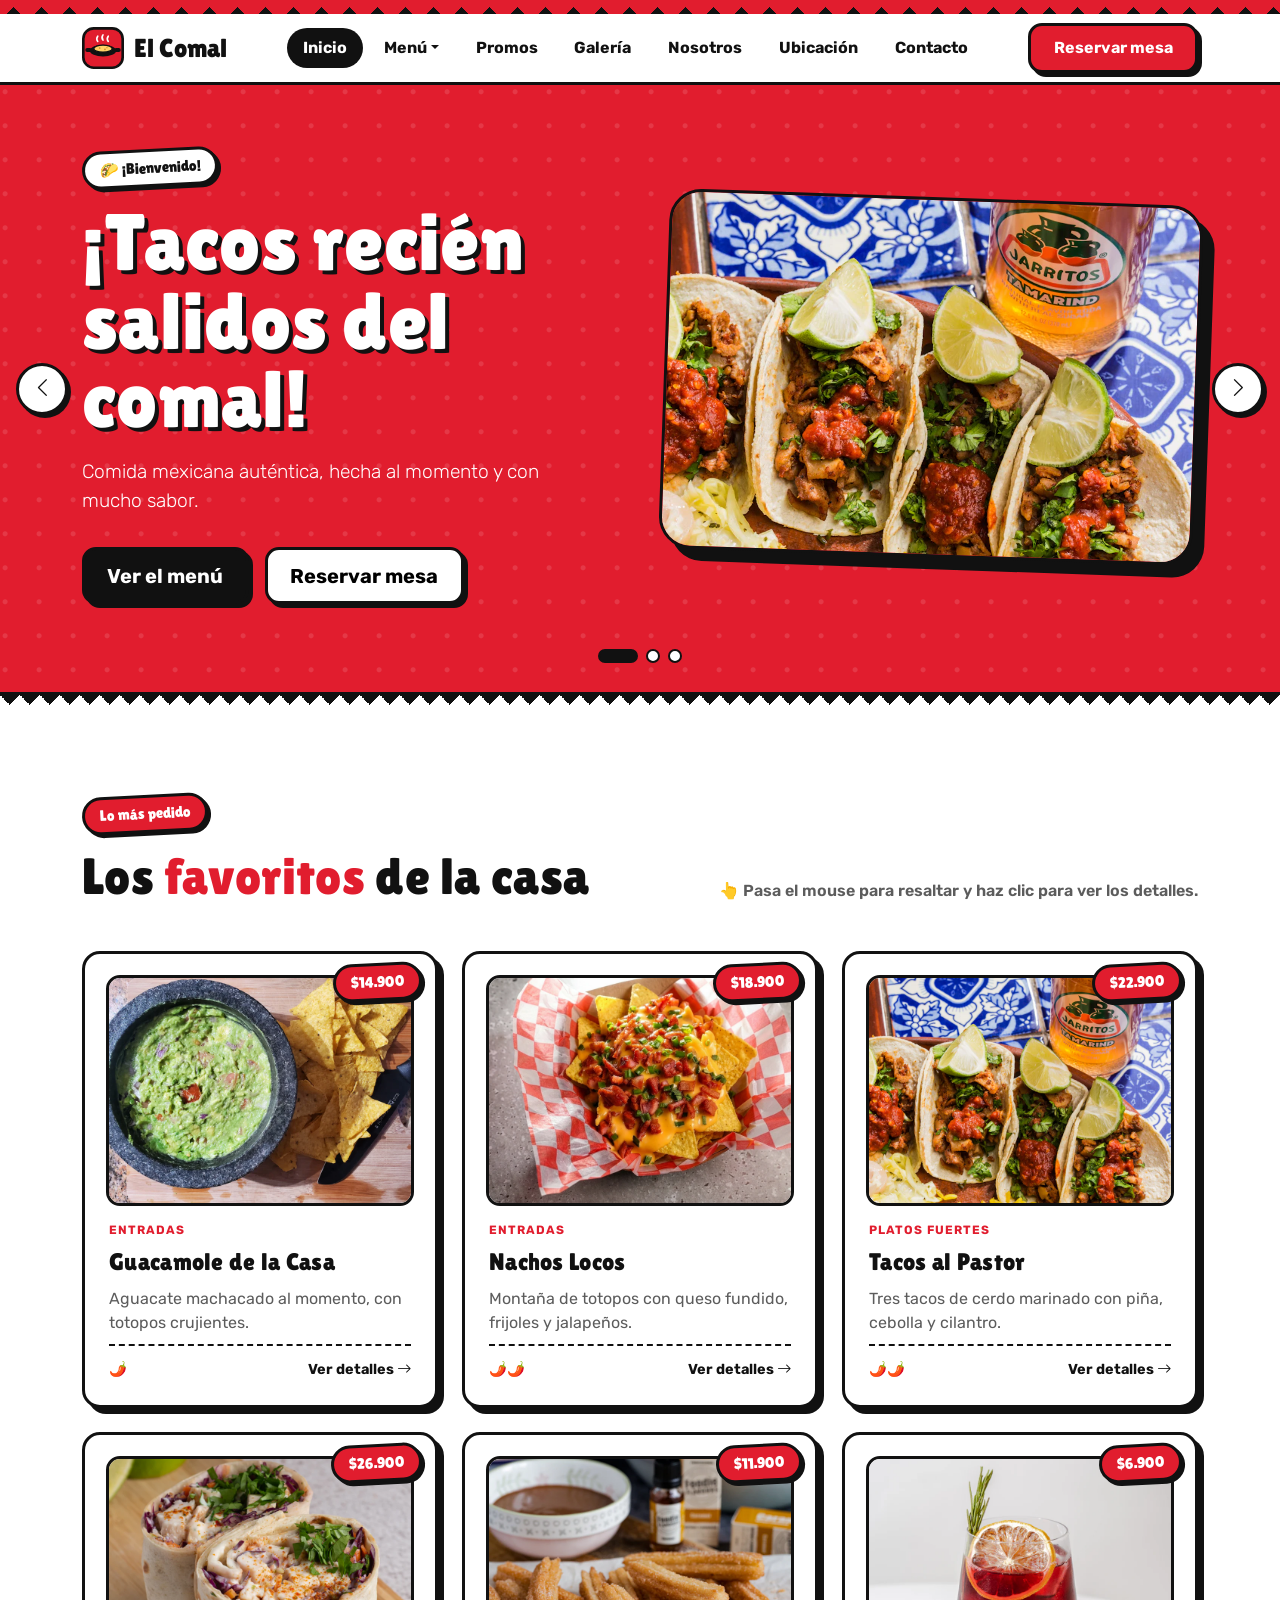
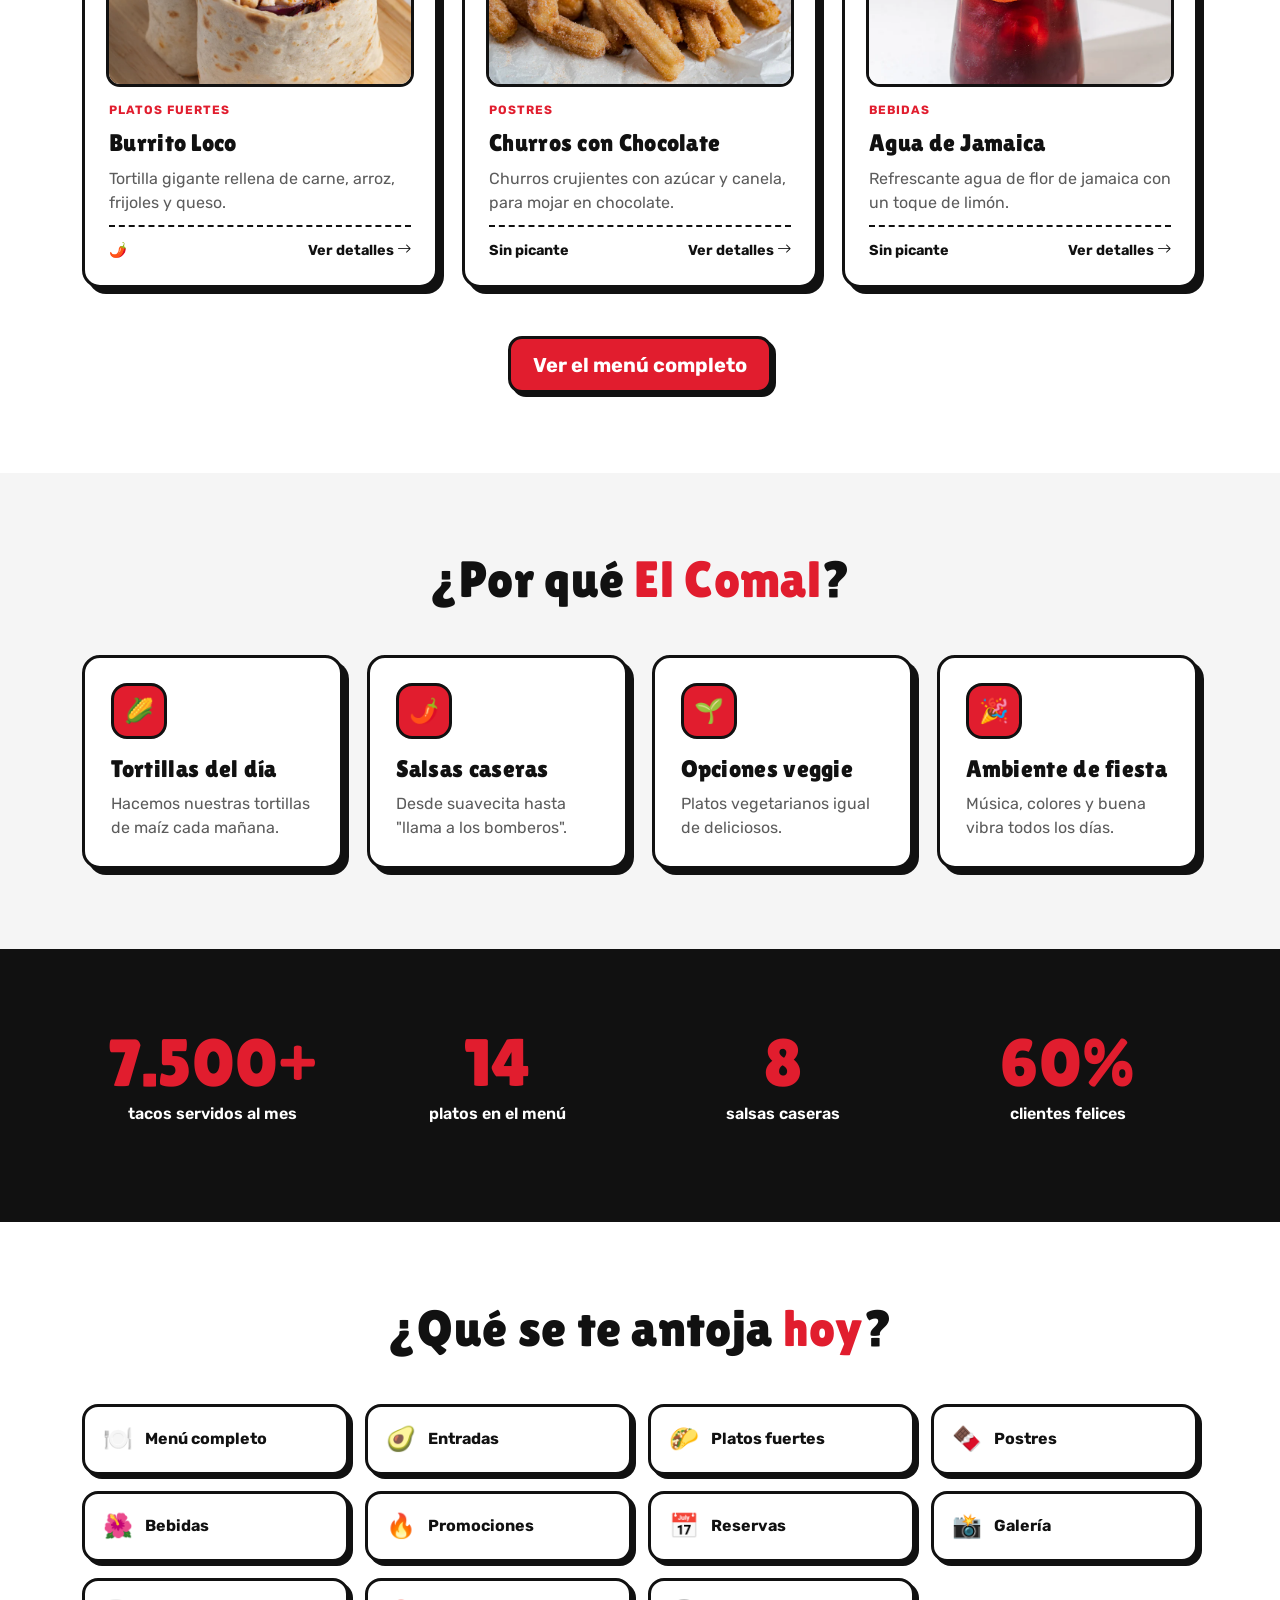
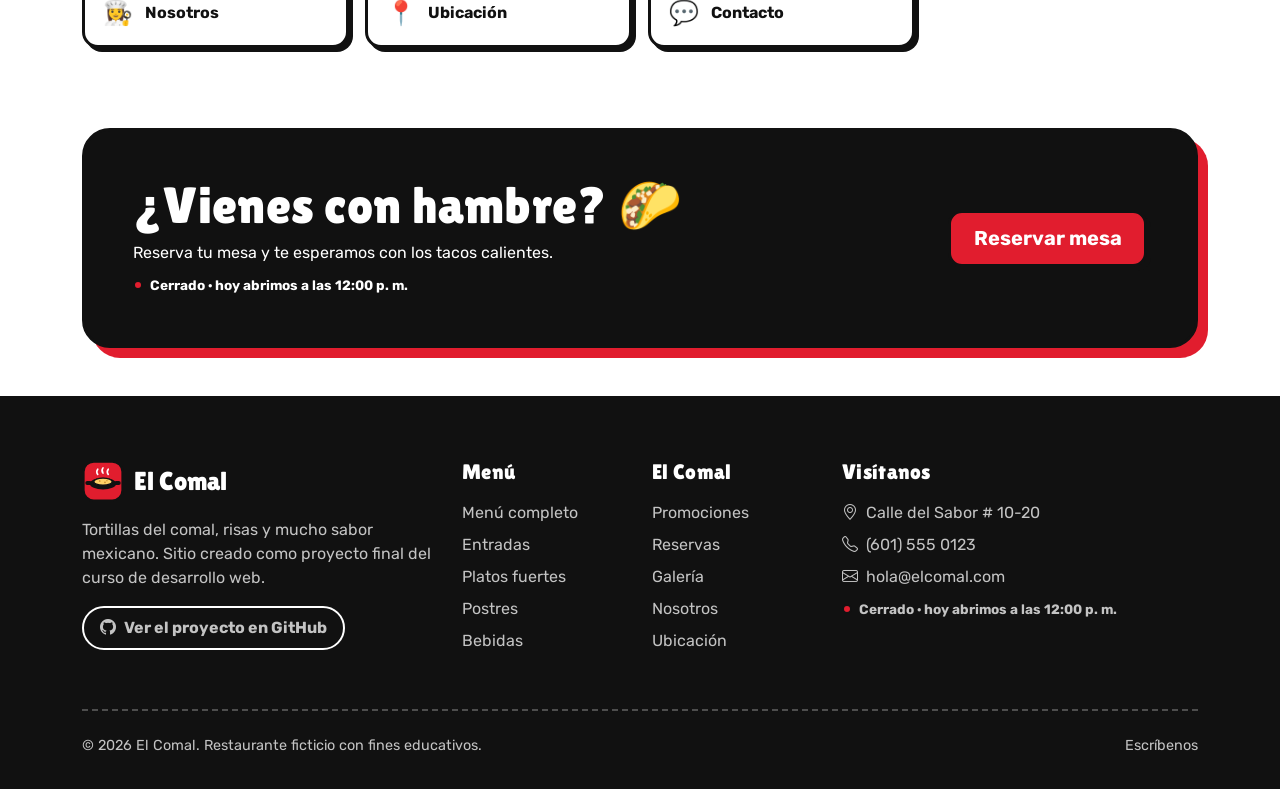
==== index.html @ f399334d "Proyecto final El Comal" ====
<!DOCTYPE html>
<!--
=========================================================================
  EL COMAL - Página de inicio (index.html)
  Proyecto final del curso de desarrollo web
  Repositorio en GitHub: https://github.com/TU_USUARIO/TU_REPOSITORIO

  -----------------------------------------------------------------------
=========================================================================
-->
<html lang="es">
<head>
    <!-- Metadatos -->
    <meta charset="UTF-8">
    <meta name="viewport" content="width=device-width, initial-scale=1.0">
    <meta name="description" content="El Comal: restaurante de comida mexicana. Tacos, burritos, nachos y aguas frescas.">
    <title>El Comal | Comida mexicana</title>
    <link rel="icon" href="img/logo.svg" type="image/svg+xml">

    <!-- Bootstrap 5 y sus íconos (desde CDN: no ocupan espacio en el proyecto) -->
    <link rel="stylesheet" href="https://cdn.jsdelivr.net/npm/bootstrap@5.3.3/dist/css/bootstrap.min.css">
    <link rel="stylesheet" href="https://cdn.jsdelivr.net/npm/bootstrap-icons@1.11.3/font/bootstrap-icons.min.css">

    <!-- Fuentes de Google: Lilita One (títulos) y Rubik (texto) -->
    <link rel="preconnect" href="https://fonts.googleapis.com">
    <link rel="preconnect" href="https://fonts.gstatic.com" crossorigin>
    <link rel="stylesheet" href="https://fonts.googleapis.com/css2?family=Lilita+One&family=Rubik:wght@400;500;600;700&display=swap">

    <!-- Estilos propios (después de Bootstrap para poder personalizarlo) -->
    <link rel="stylesheet" href="css/estilos.css">
</head>
<body>
    <!-- Enlace para saltar el menú con el teclado (accesibilidad) -->
    <a class="saltar-contenido" href="#contenido">Saltar al contenido</a>

    <!-- HEADER + NAV: menú principal (navbar de Bootstrap, se colapsa en celulares) -->
    <header>
        <div class="papel-picado" aria-hidden="true"></div>
        <nav class="navbar navbar-expand-xl navbar-taco sticky-top" aria-label="Menú principal">
            <div class="container">
                <a class="navbar-brand" href="index.html">
                    <img src="img/logo.svg" alt="" width="42" height="42">
                    El Comal
                </a>
                <button class="navbar-toggler" type="button" data-bs-toggle="collapse" data-bs-target="#menuPrincipal" aria-controls="menuPrincipal" aria-expanded="false" aria-label="Abrir menú">
                    <span class="navbar-toggler-icon"></span>
                </button>
                <div class="collapse navbar-collapse" id="menuPrincipal">
                    <ul class="navbar-nav mx-auto gap-xl-1">
                        <li class="nav-item"><a class="nav-link active" href="index.html" aria-current="page">Inicio</a></li>
                        <li class="nav-item dropdown">
                            <a class="nav-link dropdown-toggle" href="#" role="button" data-bs-toggle="dropdown" aria-expanded="false">Menú</a>
                            <ul class="dropdown-menu">
                            <li><a class="dropdown-item" href="paginas/menu.html"><span aria-hidden="true">🍽️</span> Menú completo</a></li>
                            <li><a class="dropdown-item" href="paginas/entradas.html"><span aria-hidden="true">🥑</span> Entradas</a></li>
                            <li><a class="dropdown-item" href="paginas/platos-fuertes.html"><span aria-hidden="true">🌮</span> Platos fuertes</a></li>
                            <li><a class="dropdown-item" href="paginas/postres.html"><span aria-hidden="true">🍫</span> Postres</a></li>
                            <li><a class="dropdown-item" href="paginas/bebidas.html"><span aria-hidden="true">🌺</span> Bebidas</a></li>
                            </ul>
                        </li>
                        <li class="nav-item"><a class="nav-link" href="paginas/promociones.html">Promos</a></li>
                        <li class="nav-item"><a class="nav-link" href="paginas/galeria.html">Galería</a></li>
                        <li class="nav-item"><a class="nav-link" href="paginas/nosotros.html">Nosotros</a></li>
                        <li class="nav-item"><a class="nav-link" href="paginas/ubicacion.html">Ubicación</a></li>
                        <li class="nav-item"><a class="nav-link" href="paginas/contacto.html">Contacto</a></li>
                    </ul>
                    <a class="btn btn-primary" href="paginas/reservas.html">Reservar mesa</a>
                </div>
            </div>
        </nav>
    </header>

    <!-- MAIN: contenido principal de la página -->
    <main id="contenido">
        <!-- CARRUSEL de imágenes (lo controla js/carrusel.js) -->
        <section class="carrusel" id="carrusel" aria-roledescription="carrusel" aria-label="Novedades de El Comal" tabindex="-1">
            <div class="carrusel-pista">
                <article class="carrusel-slide" aria-roledescription="diapositiva" aria-label="1 de 3">
                    <div class="container">
                        <div class="row align-items-center g-5">
                            <div class="col-lg-6">
                                <span class="sticker">🌮 ¡Bienvenido!</span>
                                <h1 class="titulo-hero">¡Tacos recién salidos del comal!</h1>
                                <p class="lead">Comida mexicana auténtica, hecha al momento y con mucho sabor.</p>
                                <div class="d-flex flex-wrap gap-3 justify-content-center justify-content-lg-start">
                                    <a class="btn btn-dark btn-lg" href="paginas/menu.html">Ver el menú</a>
                                    <a class="btn btn-light btn-lg" href="paginas/reservas.html">Reservar mesa</a>
                                </div>
                            </div>
                            <div class="col-lg-6 text-center">
                                <img class="img-fluid carrusel-img" src="img/fotos/tacos-pastor.webp" alt="Tacos al pastor con limón sobre azulejos de colores" width="800" height="600">
                            </div>
                        </div>
                    </div>
                </article>
                <article class="carrusel-slide" aria-roledescription="diapositiva" aria-label="2 de 3">
                    <div class="container">
                        <div class="row align-items-center g-5">
                            <div class="col-lg-6">
                                <span class="sticker">🔥 Martes de tacos</span>
                                <h2 class="titulo-hero">2x1 en tacos todos los martes</h2>
                                <p class="lead">Trae a tu combo y paga la mitad. ¡Solo los martes!</p>
                                <div class="d-flex flex-wrap gap-3 justify-content-center justify-content-lg-start">
                                    <a class="btn btn-dark btn-lg" href="paginas/promociones.html">Ver promociones</a>
                                </div>
                            </div>
                            <div class="col-lg-6 text-center">
                                <img class="img-fluid carrusel-img" src="img/fotos/burrito.webp" alt="Burrito partido por la mitad sobre una tabla de madera" width="800" height="600">
                            </div>
                        </div>
                    </div>
                </article>
                <article class="carrusel-slide" aria-roledescription="diapositiva" aria-label="3 de 3">
                    <div class="container">
                        <div class="row align-items-center g-5">
                            <div class="col-lg-6">
                                <span class="sticker">🌺 Aguas frescas</span>
                                <h2 class="titulo-hero">Refréscate con sabor</h2>
                                <p class="lead">Jamaica, horchata y limonada de mango con chile. ¡Hechas en casa!</p>
                                <div class="d-flex flex-wrap gap-3 justify-content-center justify-content-lg-start">
                                    <a class="btn btn-dark btn-lg" href="paginas/bebidas.html">Ver bebidas</a>
                                </div>
                            </div>
                            <div class="col-lg-6 text-center">
                                <img class="img-fluid carrusel-img" src="img/fotos/jamaica.webp" alt="Vaso de agua de jamaica con hielo" width="800" height="600">
                            </div>
                        </div>
                    </div>
                </article>
            </div>
            <button class="carrusel-control anterior" type="button" aria-label="Diapositiva anterior"><i class="bi bi-chevron-left" aria-hidden="true"></i></button>
            <button class="carrusel-control siguiente" type="button" aria-label="Diapositiva siguiente"><i class="bi bi-chevron-right" aria-hidden="true"></i></button>
            <div class="carrusel-indicadores"></div>
        </section>
        <div class="zigzag" aria-hidden="true"></div>

        <!-- PLATOS DESTACADOS (las tarjetas las crea js/main.js) -->
        <section class="seccion" aria-labelledby="tituloDestacados">
            <div class="container">
                <div class="d-flex flex-column flex-md-row justify-content-between align-items-md-end gap-2 mb-5">
                    <div>
                        <span class="sticker rojo mb-3">Lo más pedido</span>
                        <h2 class="titulo-seccion mb-0" id="tituloDestacados">Los <span class="resaltado">favoritos</span> de la casa</h2>
                    </div>
                    <p class="ayuda-interaccion mb-0">👆 Pasa el mouse para resaltar y haz clic para ver los detalles.</p>
                </div>
                <div class="row g-4" data-platos="destacados"></div>
                <div class="text-center mt-5">
                    <a class="btn btn-primary btn-lg" href="paginas/menu.html">Ver el menú completo</a>
                </div>
            </div>
        </section>

        <!-- POR QUÉ ELEGIRNOS -->
        <section class="seccion bg-gris" aria-labelledby="tituloPorQue">
            <div class="container">
                <div class="text-center mb-5">
                    <h2 class="titulo-seccion" id="tituloPorQue">¿Por qué <span class="resaltado">El Comal</span>?</h2>
                </div>
                <div class="row g-4">
                    <div class="col-sm-6 col-lg-3">
                        <article class="caja">
                            <div class="caja-icono" aria-hidden="true">🌽</div>
                            <h3>Tortillas del día</h3>
                            <p class="texto-suave mb-0">Hacemos nuestras tortillas de maíz cada mañana.</p>
                        </article>
                    </div>
                    <div class="col-sm-6 col-lg-3">
                        <article class="caja">
                            <div class="caja-icono" aria-hidden="true">🌶️</div>
                            <h3>Salsas caseras</h3>
                            <p class="texto-suave mb-0">Desde suavecita hasta "llama a los bomberos".</p>
                        </article>
                    </div>
                    <div class="col-sm-6 col-lg-3">
                        <article class="caja">
                            <div class="caja-icono" aria-hidden="true">🌱</div>
                            <h3>Opciones veggie</h3>
                            <p class="texto-suave mb-0">Platos vegetarianos igual de deliciosos.</p>
                        </article>
                    </div>
                    <div class="col-sm-6 col-lg-3">
                        <article class="caja">
                            <div class="caja-icono" aria-hidden="true">🎉</div>
                            <h3>Ambiente de fiesta</h3>
                            <p class="texto-suave mb-0">Música, colores y buena vibra todos los días.</p>
                        </article>
                    </div>
                </div>
            </div>
        </section>

        <!-- CIFRAS (se animan con JavaScript al aparecer en pantalla) -->
        <section class="seccion bg-negro" aria-label="El Comal en cifras">
            <div class="container">
                <div class="row g-4 text-center">
                    <div class="col-6 col-lg-3">
                        <div class="cifra" data-hasta="12500" data-sufijo="+">0</div>
                        <p class="cifra-texto">tacos servidos al mes</p>
                    </div>
                    <div class="col-6 col-lg-3">
                        <div class="cifra" data-hasta="14">0</div>
                        <p class="cifra-texto">platos en el menú</p>
                    </div>
                    <div class="col-6 col-lg-3">
                        <div class="cifra" data-hasta="8">0</div>
                        <p class="cifra-texto">salsas caseras</p>
                    </div>
                    <div class="col-6 col-lg-3">
                        <div class="cifra" data-hasta="98" data-sufijo="%">0</div>
                        <p class="cifra-texto">clientes felices</p>
                    </div>
                </div>
            </div>
        </section>

        <!-- ACCESOS a las 11 páginas subordinadas -->
        <section class="seccion" aria-labelledby="tituloExplora">
            <div class="container">
                <div class="text-center mb-5">
                    <h2 class="titulo-seccion" id="tituloExplora">¿Qué se te antoja <span class="resaltado">hoy</span>?</h2>
                </div>
                <div class="row g-3">
                    <div class="col-6 col-md-4 col-lg-3">
                        <a class="acceso" href="paginas/menu.html"><span aria-hidden="true">🍽️</span>Menú completo</a>
                    </div>
                    <div class="col-6 col-md-4 col-lg-3">
                        <a class="acceso" href="paginas/entradas.html"><span aria-hidden="true">🥑</span>Entradas</a>
                    </div>
                    <div class="col-6 col-md-4 col-lg-3">
                        <a class="acceso" href="paginas/platos-fuertes.html"><span aria-hidden="true">🌮</span>Platos fuertes</a>
                    </div>
                    <div class="col-6 col-md-4 col-lg-3">
                        <a class="acceso" href="paginas/postres.html"><span aria-hidden="true">🍫</span>Postres</a>
                    </div>
                    <div class="col-6 col-md-4 col-lg-3">
                        <a class="acceso" href="paginas/bebidas.html"><span aria-hidden="true">🌺</span>Bebidas</a>
                    </div>
                    <div class="col-6 col-md-4 col-lg-3">
                        <a class="acceso" href="paginas/promociones.html"><span aria-hidden="true">🔥</span>Promociones</a>
                    </div>
                    <div class="col-6 col-md-4 col-lg-3">
                        <a class="acceso" href="paginas/reservas.html"><span aria-hidden="true">📅</span>Reservas</a>
                    </div>
                    <div class="col-6 col-md-4 col-lg-3">
                        <a class="acceso" href="paginas/galeria.html"><span aria-hidden="true">📸</span>Galería</a>
                    </div>
                    <div class="col-6 col-md-4 col-lg-3">
                        <a class="acceso" href="paginas/nosotros.html"><span aria-hidden="true">👩‍🍳</span>Nosotros</a>
                    </div>
                    <div class="col-6 col-md-4 col-lg-3">
                        <a class="acceso" href="paginas/ubicacion.html"><span aria-hidden="true">📍</span>Ubicación</a>
                    </div>
                    <div class="col-6 col-md-4 col-lg-3">
                        <a class="acceso" href="paginas/contacto.html"><span aria-hidden="true">💬</span>Contacto</a>
                    </div>
                </div>
            </div>
        </section>

        <!-- LLAMADO A LA ACCIÓN -->
        <section class="pb-5" aria-label="Reservas">
            <div class="container">
                <div class="cta d-flex flex-column flex-lg-row justify-content-between align-items-lg-center gap-4">
                    <div>
                        <h2 class="titulo-seccion">¿Vienes con hambre? 🌮</h2>
                        <p class="mb-2">Reserva tu mesa y te esperamos con los tacos calientes.</p>
                        <p class="estado-local mb-0">Consultando horario…</p>
                    </div>
                    <a class="btn btn-primary btn-lg" href="paginas/reservas.html">Reservar mesa</a>
                </div>
            </div>
        </section>
    </main>

    <!-- FOOTER: pie de página con enlaces y el repositorio de GitHub -->
    <footer class="pie">
        <div class="container">
            <div class="row g-4">
                <div class="col-lg-4">
                    <a class="navbar-brand mb-3" href="index.html">
                        <img src="img/logo.svg" alt="" width="42" height="42">
                        El Comal
                    </a>
                    <p>Tortillas del comal, risas y mucho sabor mexicano. Sitio creado como proyecto final del curso de desarrollo web.</p>
                    <a class="enlace-github" href="https://github.com/TU_USUARIO/TU_REPOSITORIO" target="_blank" rel="noopener noreferrer">
                        <i class="bi bi-github" aria-hidden="true"></i> Ver el proyecto en GitHub
                    </a>
                </div>
                <nav class="col-6 col-md-4 col-lg-2" aria-label="Menú del restaurante">
                    <h2>Menú</h2>
                    <ul>
                        <li><a href="paginas/menu.html">Menú completo</a></li>
                        <li><a href="paginas/entradas.html">Entradas</a></li>
                        <li><a href="paginas/platos-fuertes.html">Platos fuertes</a></li>
                        <li><a href="paginas/postres.html">Postres</a></li>
                        <li><a href="paginas/bebidas.html">Bebidas</a></li>
                    </ul>
                </nav>
                <nav class="col-6 col-md-4 col-lg-2" aria-label="El Comal">
                    <h2>El Comal</h2>
                    <ul>
                        <li><a href="paginas/promociones.html">Promociones</a></li>
                        <li><a href="paginas/reservas.html">Reservas</a></li>
                        <li><a href="paginas/galeria.html">Galería</a></li>
                        <li><a href="paginas/nosotros.html">Nosotros</a></li>
                        <li><a href="paginas/ubicacion.html">Ubicación</a></li>
                    </ul>
                </nav>
                <div class="col-md-4 col-lg-4">
                    <h2>Visítanos</h2>
                    <address class="mb-0">
                        <p class="mb-2"><i class="bi bi-geo-alt me-2" aria-hidden="true"></i>Calle del Sabor # 10-20</p>
                        <p class="mb-2"><i class="bi bi-telephone me-2" aria-hidden="true"></i>(601) 555 0123</p>
                        <p class="mb-2"><i class="bi bi-envelope me-2" aria-hidden="true"></i>hola@elcomal.com</p>
                    </address>
                    <p class="estado-local mb-0">Consultando horario…</p>
                </div>
            </div>
            <div class="pie-inferior d-flex flex-column flex-md-row justify-content-between gap-2">
                <span>© <span id="anio">2026</span> El Comal. Restaurante ficticio con fines educativos.</span>
                <a href="paginas/contacto.html">Escríbenos</a>
            </div>
        </div>
    </footer>

    <!-- Botón para volver arriba (lo muestra JavaScript al bajar) -->
    <button class="btn-arriba" id="btnArriba" type="button" aria-label="Volver arriba">
        <i class="bi bi-arrow-up" aria-hidden="true"></i>
    </button>

    <!-- Scripts al final del body: primero Bootstrap, luego los propios -->
    <script src="https://cdn.jsdelivr.net/npm/bootstrap@5.3.3/dist/js/bootstrap.bundle.min.js"></script>
    <script src="js/main.js"></script>
    <script src="js/carrusel.js"></script>
</body>
</html>
---- css/estilos.css ----
/* =====================================================================
   EL COMAL - estilos.css
   ---------------------------------------------------------------------
   Estilos propios que se aplican ENCIMA de Bootstrap 5.
   Identidad: divertida y llamativa en negro, blanco y rojo.
   Rasgos del estilo: letras grandes, bordes gruesos negros, sombras
   sólidas tipo cómic y "stickers" girados.

   Índice
     1. Variables de identidad (colores, fuentes y medidas)
     2. Ajustes a Bootstrap
     3. Base y tipografía
     4. Menú de navegación
     5. Carrusel de la página de inicio
     6. Secciones, títulos y separadores
     7. Tarjetas de platos (resaltado y detalles)
     8. Cabecera de las páginas subordinadas
     9. Componentes (características, cifras, accesos, aside, promos...)
    10. Galería
    11. Formularios
    12. Pie de página y botón "volver arriba"
    13. Animaciones
    14. Diseño responsivo
   ===================================================================== */


/* ---------------------------------------------------------------------
   1. Variables de identidad
   --------------------------------------------------------------------- */
:root {
    /* Colores */
    --rojo: #e11d2e;
    --rojo-oscuro: #b5121f;
    --rojo-suave: #ffe3e5;
    --negro: #111111;
    --gris: #f5f5f5;
    --gris-texto: #5c5c5c;
    --blanco: #ffffff;

    /* Bordes y sombras tipo cómic */
    --borde: 3px solid var(--negro);
    --sombra: 6px 6px 0 var(--negro);
    --sombra-roja: 10px 10px 0 var(--rojo);
    --radio: 18px;

    /* Fuentes */
    --fuente-titulos: "Lilita One", "Arial Black", sans-serif;
    --fuente-texto: "Rubik", "Segoe UI", system-ui, sans-serif;

    /* Bootstrap lee estas variables y usa nuestro rojo como primario */
    --bs-primary: var(--rojo);
    --bs-primary-rgb: 225, 29, 46;
    --bs-link-color: var(--rojo);
    --bs-link-color-rgb: 225, 29, 46;
    --bs-link-hover-color: var(--rojo-oscuro);
    --bs-body-font-family: var(--fuente-texto);
    --bs-body-color: var(--negro);
    --bs-border-radius: 12px;
}


/* ---------------------------------------------------------------------
   2. Ajustes a Bootstrap
   --------------------------------------------------------------------- */

/* Botones con borde grueso y sombra sólida */
.btn {
    font-weight: 700;
    border: var(--borde);
    border-radius: 14px;
    padding: 0.65rem 1.4rem;
    box-shadow: 4px 4px 0 var(--negro);
    transition: transform 0.15s ease, box-shadow 0.15s ease, background-color 0.2s;
}

.btn:hover {
    transform: translate(-2px, -2px);
    box-shadow: 6px 6px 0 var(--negro);
}

.btn:active {
    transform: translate(2px, 2px);
    box-shadow: 1px 1px 0 var(--negro);
}

.btn-primary {
    --bs-btn-bg: var(--rojo);
    --bs-btn-border-color: var(--negro);
    --bs-btn-hover-bg: var(--rojo-oscuro);
    --bs-btn-hover-border-color: var(--negro);
    --bs-btn-active-bg: var(--rojo-oscuro);
    --bs-btn-active-border-color: var(--negro);
}

.btn-dark {
    --bs-btn-bg: var(--negro);
    --bs-btn-border-color: var(--negro);
    --bs-btn-hover-bg: #2a2a2a;
    --bs-btn-hover-border-color: var(--negro);
}

.btn-light {
    --bs-btn-bg: var(--blanco);
    --bs-btn-border-color: var(--negro);
    --bs-btn-hover-bg: var(--gris);
    --bs-btn-hover-border-color: var(--negro);
}

/* Botones de filtro del menú */
.btn-filtro {
    --bs-btn-bg: var(--blanco);
    --bs-btn-color: var(--negro);
    --bs-btn-border-color: var(--negro);
    --bs-btn-hover-bg: var(--rojo-suave);
    --bs-btn-hover-color: var(--negro);
    --bs-btn-hover-border-color: var(--negro);
    padding: 0.45rem 1rem;
    box-shadow: 3px 3px 0 var(--negro);
}

/* JavaScript le pone "activo" al filtro elegido */
.btn-filtro.activo {
    --bs-btn-bg: var(--rojo);
    --bs-btn-color: var(--blanco);
    --bs-btn-hover-bg: var(--rojo-oscuro);
    --bs-btn-hover-color: var(--blanco);
}

.form-control,
.form-select {
    border: var(--borde);
    border-radius: 12px;
    padding: 0.7rem 0.95rem;
}

.form-control:focus,
.form-select:focus,
.form-check-input:focus {
    border-color: var(--rojo);
    box-shadow: 0 0 0 4px rgba(225, 29, 46, 0.2);
}

.form-check-input {
    border: 2px solid var(--negro);
}

.form-check-input:checked {
    background-color: var(--rojo);
    border-color: var(--negro);
}

.input-group-text {
    border: var(--borde);
    background: var(--gris);
    font-weight: 700;
}

.accordion {
    --bs-accordion-border-color: var(--negro);
    --bs-accordion-border-width: 3px;
    --bs-accordion-border-radius: 16px;
    --bs-accordion-inner-border-radius: 13px;
    --bs-accordion-active-bg: var(--rojo-suave);
    --bs-accordion-active-color: var(--negro);
    --bs-accordion-btn-focus-box-shadow: 0 0 0 4px rgba(225, 29, 46, 0.2);
    box-shadow: var(--sombra);
    border-radius: 16px;
}

.accordion-button {
    font-weight: 700;
}

.table {
    --bs-table-striped-bg: var(--gris);
}

.modal-content {
    border: var(--borde);
    border-radius: 24px;
    box-shadow: 10px 10px 0 var(--negro);
    overflow: hidden;
}


/* ---------------------------------------------------------------------
   3. Base y tipografía
   --------------------------------------------------------------------- */
body {
    background: var(--blanco);
    -webkit-font-smoothing: antialiased;
}

h1, h2, h3, .titulo {
    font-family: var(--fuente-titulos);
    font-weight: 400;
    letter-spacing: 0.3px;
}

.texto-suave {
    color: var(--gris-texto);
}

.text-rojo {
    color: var(--rojo);
}

.bg-gris {
    background: var(--gris);
}

.bg-negro {
    background: var(--negro);
    color: var(--blanco);
}

.bg-rojo {
    background: var(--rojo);
    color: var(--blanco);
}

/* Enlace para saltar al contenido con el teclado */
.saltar-contenido {
    position: absolute;
    left: 1rem;
    top: -60px;
    z-index: 2000;
    padding: 0.6rem 1rem;
    border: var(--borde);
    border-radius: 10px;
    background: var(--rojo);
    color: var(--blanco);
    font-weight: 700;
    text-decoration: none;
    transition: top 0.2s;
}

.saltar-contenido:focus {
    top: 1rem;
    color: var(--blanco);
}

/* "Sticker" girado para destacar textos */
.sticker {
    display: inline-block;
    padding: 0.3rem 0.9rem;
    border: var(--borde);
    border-radius: 999px;
    background: var(--blanco);
    color: var(--negro);
    font-family: var(--fuente-titulos);
    font-size: 0.95rem;
    box-shadow: 3px 3px 0 var(--negro);
    transform: rotate(-3deg);
}

.sticker.rojo {
    background: var(--rojo);
    color: var(--blanco);
}


/* ---------------------------------------------------------------------
   4. Menú de navegación
   --------------------------------------------------------------------- */

/* Franja superior tipo "papel picado" */
.papel-picado {
    height: 14px;
    background:
        linear-gradient(135deg, var(--rojo) 50%, transparent 50%) 0 0 / 28px 14px repeat-x,
        linear-gradient(225deg, var(--rojo) 50%, transparent 50%) 0 0 / 28px 14px repeat-x,
        var(--negro);
}

.navbar-taco {
    background: var(--blanco);
    border-bottom: var(--borde);
    transition: box-shadow 0.25s;
}

/* JavaScript agrega esta clase al bajar en la página */
.navbar-taco.con-sombra {
    box-shadow: 0 6px 0 rgba(17, 17, 17, 0.12);
}

.navbar-brand {
    display: flex;
    align-items: center;
    gap: 0.6rem;
    font-family: var(--fuente-titulos);
    font-size: 1.6rem;
    color: var(--negro);
}

.navbar-brand img {
    width: 42px;
    height: 42px;
    transition: transform 0.3s;
}

.navbar-brand:hover img {
    transform: rotate(-12deg) scale(1.08);
}

.navbar-taco .nav-link {
    font-weight: 700;
    color: var(--negro);
    border: 2px solid transparent;
    border-radius: 999px;
    padding: 0.4rem 0.9rem !important;
}

.navbar-taco .nav-link:hover,
.navbar-taco .nav-link:focus {
    color: var(--rojo);
}

.navbar-taco .nav-link.active {
    color: var(--blanco) !important;
    background: var(--negro);
}

.navbar-taco .navbar-toggler {
    border: var(--borde);
    box-shadow: 3px 3px 0 var(--negro);
}

.navbar-taco .dropdown-menu {
    border: var(--borde);
    border-radius: 16px;
    padding: 0.5rem;
    box-shadow: var(--sombra);
}

.navbar-taco .dropdown-item {
    border-radius: 10px;
    padding: 0.5rem 0.8rem;
    font-weight: 600;
}

.navbar-taco .dropdown-item.active,
.navbar-taco .dropdown-item:active {
    background: var(--rojo);
    color: var(--blanco);
}

/* Etiqueta "Abierto ahora / Cerrado" (la llena JavaScript) */
.estado-local {
    display: inline-flex;
    align-items: center;
    gap: 0.45rem;
    font-weight: 700;
    font-size: 0.85rem;
}

.estado-local::before {
    content: "";
    width: 10px;
    height: 10px;
    border-radius: 50%;
    background: var(--gris-texto);
    border: 2px solid var(--negro);
}

.estado-local.abierto::before {
    background: #2bb24c;
}

.estado-local.cerrado::before {
    background: var(--rojo);
}


/* ---------------------------------------------------------------------
   5. Carrusel de la página de inicio (lo controla carrusel.js)
   --------------------------------------------------------------------- */
.carrusel {
    position: relative;
    overflow: hidden;
    color: var(--blanco);
    background:
        radial-gradient(circle at 15% 20%, rgba(255, 255, 255, 0.12) 0 2px, transparent 3px) 0 0 / 34px 34px,
        var(--rojo);
    border-bottom: var(--borde);
}

/* La pista tiene todas las diapositivas en fila; JS la desplaza */
.carrusel-pista {
    display: flex;
    transition: transform 0.7s cubic-bezier(0.65, 0, 0.35, 1);
}

.carrusel-slide {
    flex: 0 0 100%;
    padding: 4rem 0 5.5rem;
}

.titulo-hero {
    font-family: var(--fuente-titulos);
    font-size: clamp(2.8rem, 7vw, 5rem);
    line-height: 0.98;
    margin: 1rem 0 1.2rem;
    text-shadow: 4px 4px 0 var(--negro);
}

.carrusel .lead {
    font-size: 1.2rem;
    max-width: 500px;
    margin-bottom: 2rem;
}

.carrusel-img {
    max-height: 360px;
    aspect-ratio: 4 / 3;
    object-fit: cover;
    background: var(--blanco);
    border: var(--borde);
    border-radius: 32px;
    box-shadow: 12px 12px 0 var(--negro);
    transform: rotate(2deg);
}

.carrusel-control {
    position: absolute;
    top: 50%;
    transform: translateY(-50%);
    width: 52px;
    height: 52px;
    border: var(--borde);
    border-radius: 50%;
    background: var(--blanco);
    color: var(--negro);
    font-size: 1.3rem;
    display: grid;
    place-items: center;
    box-shadow: 3px 3px 0 var(--negro);
    z-index: 2;
    transition: background 0.2s;
}

.carrusel-control:hover {
    background: var(--gris);
}

.carrusel-control.anterior { left: 1rem; }
.carrusel-control.siguiente { right: 1rem; }

.carrusel-indicadores {
    position: absolute;
    left: 50%;
    bottom: 1.8rem;
    transform: translateX(-50%);
    display: flex;
    gap: 0.5rem;
    z-index: 2;
}

.carrusel-punto {
    width: 14px;
    height: 14px;
    padding: 0;
    border: 2px solid var(--negro);
    border-radius: 999px;
    background: var(--blanco);
    transition: width 0.3s, background 0.3s;
}

/* El punto activo se alarga (la clase la pone JavaScript) */
.carrusel-punto.activo {
    width: 40px;
    background: var(--negro);
}


/* ---------------------------------------------------------------------
   6. Secciones, títulos y separadores
   --------------------------------------------------------------------- */
.seccion {
    padding: 5rem 0;
}

.titulo-seccion {
    font-size: clamp(2.2rem, 5vw, 3.2rem);
    line-height: 1.05;
}

.titulo-seccion .resaltado {
    color: var(--rojo);
}

/* Separador en zigzag entre secciones */
.zigzag {
    height: 20px;
    background:
        linear-gradient(135deg, var(--negro) 25%, transparent 25%) -10px 0 / 20px 20px,
        linear-gradient(225deg, var(--negro) 25%, transparent 25%) -10px 0 / 20px 20px;
}


/* ---------------------------------------------------------------------
   7. Tarjetas de platos
   --------------------------------------------------------------------- */
.tarjeta-plato {
    position: relative;
    display: flex;
    flex-direction: column;
    gap: 0.6rem;
    padding: 1.5rem;
    border: var(--borde);
    border-radius: var(--radio);
    background: var(--blanco);
    box-shadow: var(--sombra);
    cursor: pointer;
    transition: transform 0.25s ease, box-shadow 0.25s ease, background 0.25s;
}

.tarjeta-plato:focus-visible {
    outline: 4px solid var(--rojo);
    outline-offset: 4px;
}

/* Clase que agrega JavaScript al pasar el mouse (o al enfocar con Tab) */
.tarjeta-plato.destacado {
    transform: translate(-4px, -4px) rotate(-1deg);
    box-shadow: var(--sombra-roja);
    background: #fffafa;
}

/* Foto del plato con borde grueso (estilo cómic) */
.plato-foto {
    position: relative;
    margin: -0.2rem -0.2rem 0.3rem;
}

.plato-foto img {
    width: 100%;
    height: auto;
    aspect-ratio: 4 / 3;
    object-fit: cover;
    display: block;
    border: var(--borde);
    border-radius: 14px;
    transition: transform 0.3s ease, filter 0.3s ease;
}

.tarjeta-plato.destacado .plato-foto img {
    transform: scale(1.02) rotate(1deg);
    filter: saturate(1.15);
}

.plato-precio {
    position: absolute;
    top: -12px;
    right: -8px;
    z-index: 1;
}

.plato-categoria {
    font-size: 0.75rem;
    font-weight: 700;
    letter-spacing: 1px;
    text-transform: uppercase;
    color: var(--rojo);
}

.tarjeta-plato h3 {
    font-size: 1.5rem;
    margin: 0;
}

.tarjeta-plato p {
    margin: 0;
    color: var(--gris-texto);
    flex-grow: 1;
}

.plato-pie {
    display: flex;
    justify-content: space-between;
    align-items: center;
    padding-top: 0.8rem;
    border-top: 2px dashed var(--negro);
    font-weight: 700;
    font-size: 0.9rem;
}

.plato-ver i {
    display: inline-block;
    transition: transform 0.3s;
}

.tarjeta-plato.destacado .plato-ver {
    color: var(--rojo);
}

.tarjeta-plato.destacado .plato-ver i {
    transform: translateX(5px);
}

.picante {
    white-space: nowrap;
}

.etiqueta-veg {
    display: inline-block;
    padding: 0.1rem 0.5rem;
    border: 2px solid var(--negro);
    border-radius: 999px;
    font-size: 0.75rem;
    font-weight: 700;
    background: #d9f2df;
}

.ayuda-interaccion {
    font-weight: 600;
    color: var(--gris-texto);
}

/* Ventana de detalles del plato (modal creado por JavaScript) */
.modal-plato-cabecera {
    padding: 1.5rem 2rem;
    text-align: center;
    color: var(--blanco);
    background: var(--rojo);
    border-bottom: var(--borde);
}

.modal-plato-foto {
    width: 100%;
    height: auto;
    aspect-ratio: 4 / 3;
    object-fit: cover;
    display: block;
    border-bottom: var(--borde);
}

.boton-cerrar-foto {
    padding: 0.6rem;
    border-radius: 50%;
    background-color: var(--negro);
    opacity: 1;
}

.modal-plato-cabecera h2 {
    font-size: 2.2rem;
    margin: 0;
    text-shadow: 3px 3px 0 var(--negro);
}

.lista-check {
    list-style: none;
    padding: 0;
    margin: 0;
}

.lista-check li {
    display: flex;
    gap: 0.6rem;
    padding: 0.3rem 0;
}

.lista-check i {
    color: var(--rojo);
}

.sin-resultados {
    padding: 2rem;
    border: 3px dashed var(--negro);
    border-radius: var(--radio);
    text-align: center;
    font-weight: 600;
}


/* ---------------------------------------------------------------------
   8. Cabecera de las páginas subordinadas
   --------------------------------------------------------------------- */
.pagina-cabecera {
    padding: 3.5rem 0;
    color: var(--blanco);
    background:
        radial-gradient(circle at 15% 20%, rgba(255, 255, 255, 0.12) 0 2px, transparent 3px) 0 0 / 34px 34px,
        var(--rojo);
    border-bottom: var(--borde);
}

.pagina-cabecera h1 {
    font-size: clamp(2.8rem, 7vw, 4.4rem);
    line-height: 1;
    margin: 0.6rem 0 0.8rem;
    text-shadow: 4px 4px 0 var(--negro);
}

.pagina-cabecera .lead {
    max-width: 640px;
    margin: 0;
    font-weight: 500;
}

.breadcrumb {
    --bs-breadcrumb-divider-color: rgba(255, 255, 255, 0.7);
    --bs-breadcrumb-item-active-color: var(--blanco);
    margin: 0;
    font-weight: 600;
}

.breadcrumb a {
    color: var(--blanco);
}


/* ---------------------------------------------------------------------
   9. Componentes
   --------------------------------------------------------------------- */

/* Caja con borde grueso y sombra (se usa en muchas secciones) */
.caja {
    height: 100%;
    padding: 1.6rem;
    border: var(--borde);
    border-radius: var(--radio);
    background: var(--blanco);
    box-shadow: var(--sombra);
}

.caja h3 {
    font-size: 1.5rem;
}

.caja-icono {
    width: 56px;
    height: 56px;
    display: grid;
    place-items: center;
    margin-bottom: 1rem;
    border: var(--borde);
    border-radius: 16px;
    font-size: 1.5rem;
    background: var(--rojo);
    color: var(--blanco);
}

/* Cifras animadas */
.cifra {
    font-family: var(--fuente-titulos);
    font-size: clamp(3rem, 6vw, 4.2rem);
    line-height: 1;
    color: var(--rojo);
}

.cifra-texto {
    margin-top: 0.4rem;
    font-weight: 600;
}

/* Accesos rápidos a las páginas */
.acceso {
    display: flex;
    align-items: center;
    gap: 0.8rem;
    height: 100%;
    padding: 0.9rem 1.1rem;
    border: var(--borde);
    border-radius: 16px;
    background: var(--blanco);
    color: var(--negro);
    font-weight: 700;
    text-decoration: none;
    box-shadow: 4px 4px 0 var(--negro);
    transition: transform 0.15s, box-shadow 0.15s, background 0.15s;
}

.acceso span {
    font-size: 1.5rem;
}

.acceso:hover,
.acceso:focus-visible {
    color: var(--negro);
    background: var(--rojo-suave);
    transform: translate(-2px, -2px);
    box-shadow: 6px 6px 0 var(--rojo);
}

/* Panel lateral (aside) */
.panel-aside {
    padding: 1.6rem;
    border: var(--borde);
    border-radius: var(--radio);
    background: var(--negro);
    color: var(--blanco);
    box-shadow: 6px 6px 0 var(--rojo);
}

.panel-aside h2 {
    font-size: 1.6rem;
}

.panel-aside p,
.panel-aside li {
    color: rgba(255, 255, 255, 0.8);
}

.panel-aside .lista-check i {
    color: #ff6b77;
}

/* Llamado a la acción */
.cta {
    padding: 3rem;
    border: var(--borde);
    border-radius: 28px;
    background: var(--negro);
    color: var(--blanco);
    box-shadow: 10px 10px 0 var(--rojo);
}

/* Tarjetas de promociones */
.promo {
    position: relative;
    height: 100%;
    padding: 2rem 1.6rem 1.6rem;
    border: var(--borde);
    border-radius: var(--radio);
    background: var(--blanco);
    box-shadow: var(--sombra);
    transition: transform 0.2s, box-shadow 0.2s;
}

.promo:hover {
    transform: translate(-3px, -3px) rotate(-1deg);
    box-shadow: var(--sombra-roja);
}

.promo .sticker {
    position: absolute;
    top: -16px;
    right: 1rem;
}

.promo-emoji {
    font-size: 3rem;
}

.promo h3 {
    font-size: 1.8rem;
}

/* Cuenta regresiva */
.cuenta-regresiva {
    display: flex;
    flex-wrap: wrap;
    gap: 0.8rem;
}

.cuenta-regresiva div {
    min-width: 84px;
    padding: 0.8rem;
    border: var(--borde);
    border-radius: 14px;
    background: var(--blanco);
    color: var(--negro);
    text-align: center;
    box-shadow: 4px 4px 0 var(--negro);
}

.cuenta-regresiva strong {
    display: block;
    font-family: var(--fuente-titulos);
    font-size: 2.2rem;
    line-height: 1;
    color: var(--rojo);
}

.cuenta-regresiva span {
    font-size: 0.75rem;
    font-weight: 700;
    text-transform: uppercase;
}

/* Tabla de horario */
.tabla-horario {
    border: var(--borde);
    border-radius: var(--radio);
    overflow: hidden;
    box-shadow: var(--sombra);
}

.tabla-horario table {
    margin: 0;
}

/* JavaScript resalta la fila del día de hoy */
.tabla-horario tr.hoy > * {
    background: var(--rojo-suave);
    font-weight: 700;
}

.imagen-caja {
    border: var(--borde);
    border-radius: 24px;
    box-shadow: var(--sombra);
    background: var(--blanco);
}

/* Chef / equipo */
.avatar {
    width: 90px;
    height: 90px;
    display: grid;
    place-items: center;
    margin: 0 auto 1rem;
    border: var(--borde);
    border-radius: 50%;
    font-size: 2.6rem;
    background: var(--rojo-suave);
    box-shadow: 4px 4px 0 var(--negro);
}


/* ---------------------------------------------------------------------
   10. Galería (la ventana grande la controla galeria.js)
   --------------------------------------------------------------------- */
.galeria-item {
    display: block;
    width: 100%;
    padding: 0;
    border: var(--borde);
    border-radius: var(--radio);
    overflow: hidden;
    background: var(--blanco);
    box-shadow: var(--sombra);
    transition: transform 0.2s, box-shadow 0.2s;
}

.galeria-item:hover,
.galeria-item:focus-visible {
    transform: translate(-3px, -3px) rotate(-1deg);
    box-shadow: var(--sombra-roja);
}

.galeria-item img {
    width: 100%;
    height: auto;
    aspect-ratio: 4 / 3;
    object-fit: cover;
    display: block;
}

.galeria-item figcaption {
    padding: 0.7rem 1rem;
    border-top: var(--borde);
    font-weight: 700;
    text-align: left;
}

.visor-imagen {
    width: 100%;
    height: auto;
    aspect-ratio: 4 / 3;
    object-fit: cover;
    background: var(--gris);
}

.visor-control {
    width: 48px;
    height: 48px;
    border: var(--borde);
    border-radius: 50%;
    background: var(--blanco);
    display: grid;
    place-items: center;
    box-shadow: 3px 3px 0 var(--negro);
}


/* ---------------------------------------------------------------------
   11. Formularios
   --------------------------------------------------------------------- */
.formulario {
    padding: 2rem;
    border: var(--borde);
    border-radius: 24px;
    background: var(--blanco);
    box-shadow: var(--sombra);
}

.form-label {
    font-weight: 700;
}

.contador-caracteres {
    font-size: 0.8rem;
    font-weight: 600;
    color: var(--gris-texto);
}

.contador-caracteres.limite {
    color: var(--rojo);
}

.resumen-reserva {
    padding: 1.5rem;
    border: var(--borde);
    border-radius: var(--radio);
    background: var(--rojo-suave);
    box-shadow: var(--sombra);
    animation: aparecer 0.4s ease;
}


/* ---------------------------------------------------------------------
   12. Pie de página y botón "volver arriba"
   --------------------------------------------------------------------- */
.pie {
    padding: 4rem 0 2rem;
    background: var(--negro);
    color: rgba(255, 255, 255, 0.75);
}

.pie h2 {
    font-size: 1.3rem;
    color: var(--blanco);
    margin-bottom: 1rem;
}

.pie ul {
    list-style: none;
    padding: 0;
    margin: 0;
}

.pie li {
    margin-bottom: 0.5rem;
}

.pie a {
    color: rgba(255, 255, 255, 0.75);
    text-decoration: none;
}

.pie a:hover {
    color: #ff6b77;
}

.pie .navbar-brand {
    color: var(--blanco);
}

.pie-inferior {
    margin-top: 3rem;
    padding-top: 1.5rem;
    border-top: 2px dashed rgba(255, 255, 255, 0.25);
    font-size: 0.9rem;
}

.enlace-github {
    display: inline-flex;
    align-items: center;
    gap: 0.5rem;
    padding: 0.5rem 1rem;
    border: 2px solid var(--blanco);
    border-radius: 999px;
    font-weight: 700;
}

.btn-arriba {
    position: fixed;
    right: 1.2rem;
    bottom: 1.2rem;
    z-index: 1000;
    width: 52px;
    height: 52px;
    border: var(--borde);
    border-radius: 50%;
    display: grid;
    place-items: center;
    font-size: 1.2rem;
    color: var(--blanco);
    background: var(--rojo);
    box-shadow: 4px 4px 0 var(--negro);
    opacity: 0;
    visibility: hidden;
    transform: translateY(12px);
    transition: opacity 0.25s, transform 0.25s, visibility 0.25s;
}

/* JavaScript agrega "visible" cuando se baja en la página */
.btn-arriba.visible {
    opacity: 1;
    visibility: visible;
    transform: translateY(0);
}


/* ---------------------------------------------------------------------
   13. Animaciones
   --------------------------------------------------------------------- */
@keyframes aparecer {
    from { opacity: 0; transform: translateY(-8px); }
    to   { opacity: 1; transform: translateY(0); }
}

@keyframes bambolear {
    0%, 100% { transform: rotate(-3deg); }
    50%      { transform: rotate(3deg); }
}

.bambolea {
    animation: bambolear 2.5s ease-in-out infinite;
}

/* Respeta a quienes prefieren menos movimiento */
@media (prefers-reduced-motion: reduce) {
    *, *::before, *::after {
        animation: none !important;
        transition: none !important;
        scroll-behavior: auto !important;
    }
}


/* ---------------------------------------------------------------------
   14. Diseño responsivo
   (Bootstrap ya adapta la cuadrícula; aquí se ajustan detalles propios)
   --------------------------------------------------------------------- */

/* Menú colapsado (pantallas medianas y pequeñas) */
@media (max-width: 1199.98px) {
    .navbar-taco .navbar-collapse {
        padding: 1rem 0;
    }

    /* Las flechas taparían el texto: se usa deslizar, los puntos o el teclado */
    .carrusel-control {
        display: none;
    }
}

/* Tablets */
@media (max-width: 991.98px) {

    .carrusel-slide {
        padding: 3rem 0 5rem;
        text-align: center;
    }

    .carrusel .lead {
        margin-left: auto;
        margin-right: auto;
    }

    .carrusel-img {
        max-height: 260px;
    }

    .carrusel-control {
        display: none;
    }

    .seccion {
        padding: 3.5rem 0;
    }
}

/* Celulares */
@media (max-width: 575.98px) {
    .cta,
    .formulario {
        padding: 1.5rem;
    }

    .carrusel-img {
        max-height: 200px;
        box-shadow: 8px 8px 0 var(--negro);
    }

    .pagina-cabecera {
        padding: 2.5rem 0;
    }

    .cuenta-regresiva div {
        min-width: 70px;
        flex: 1;
    }
}
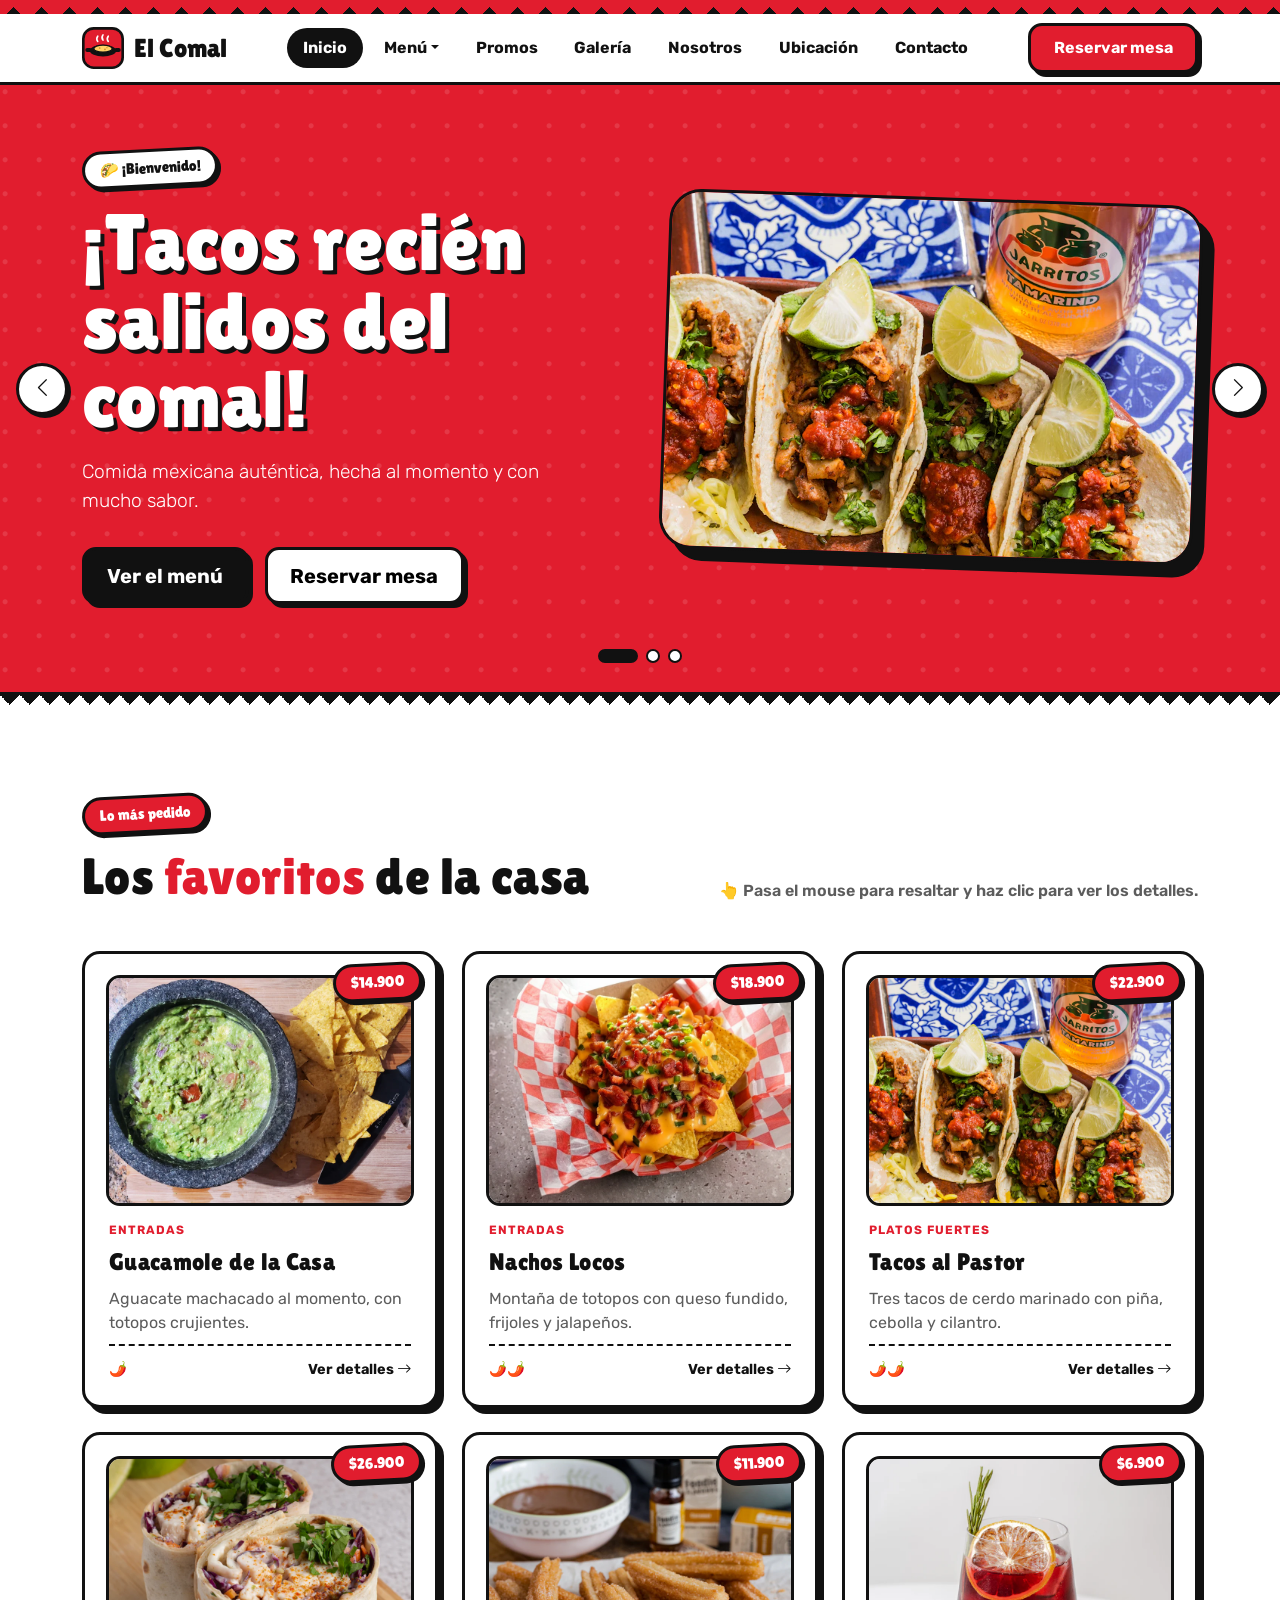
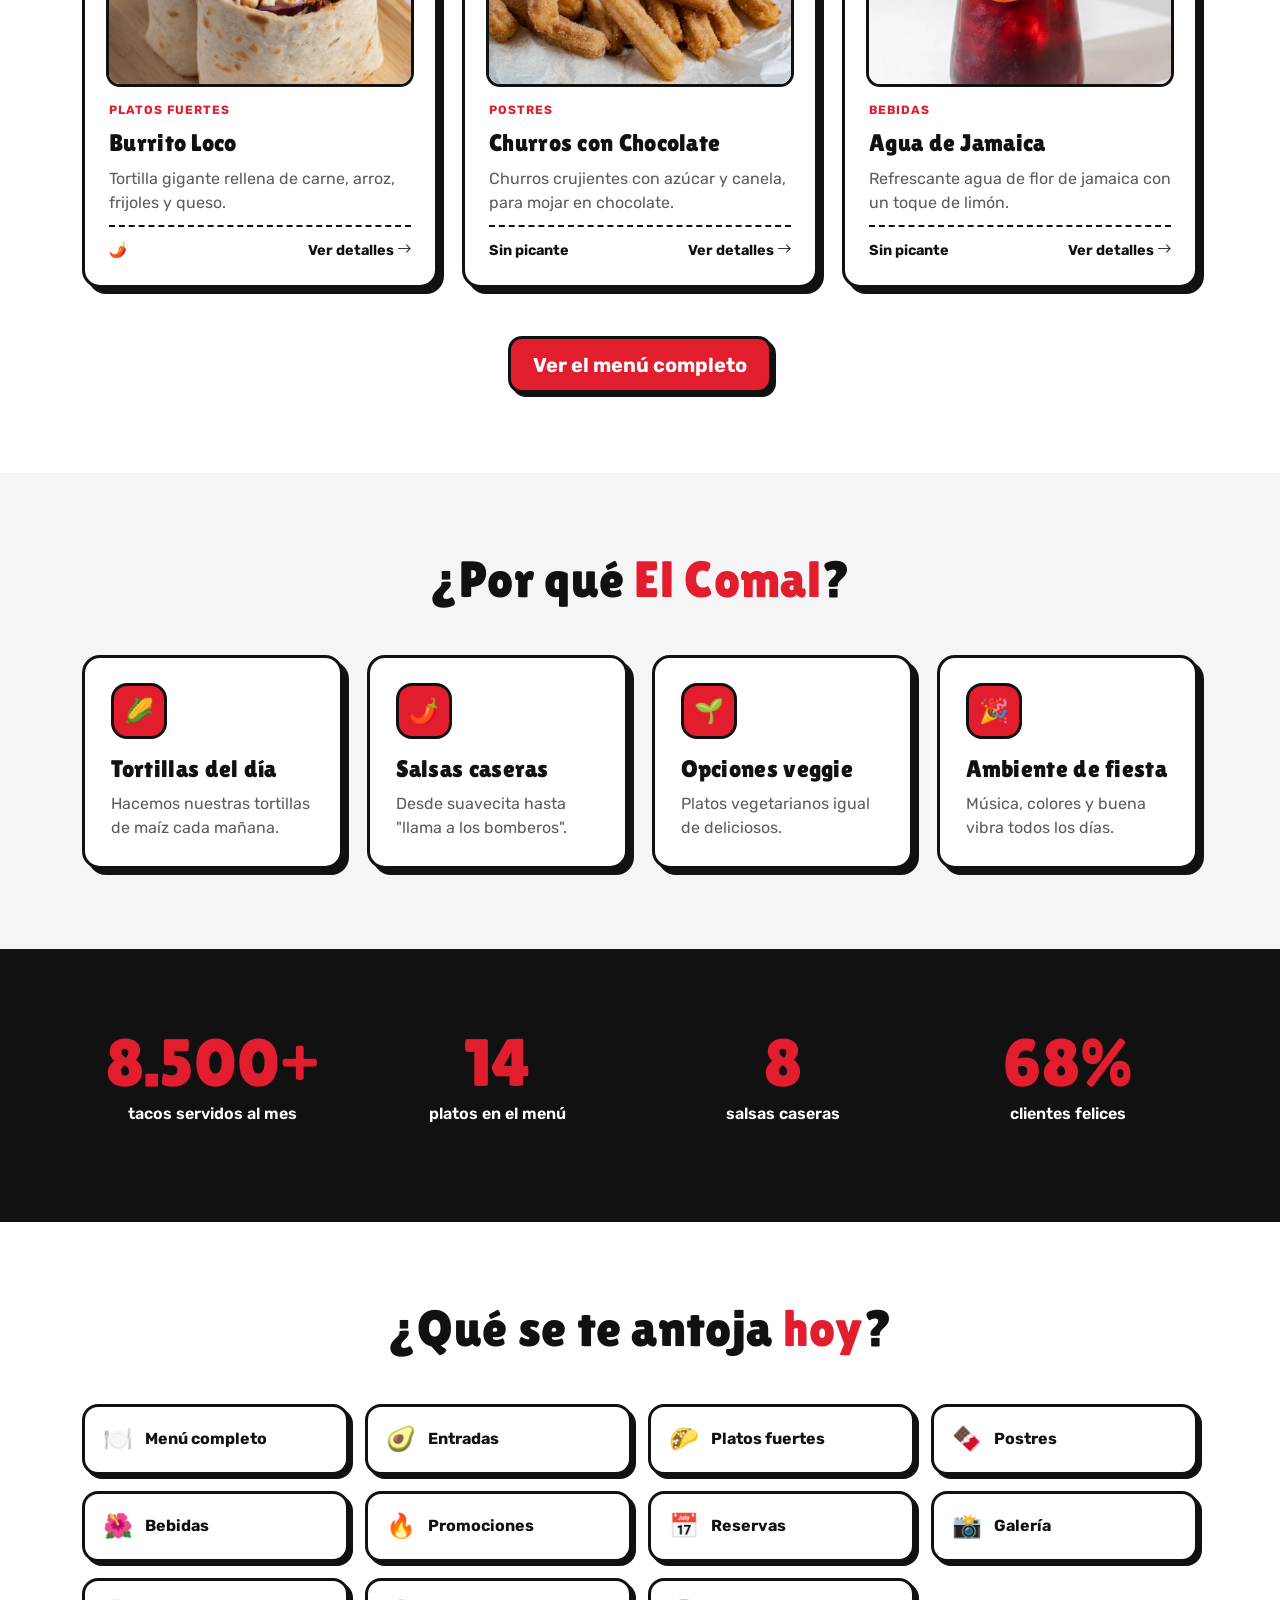
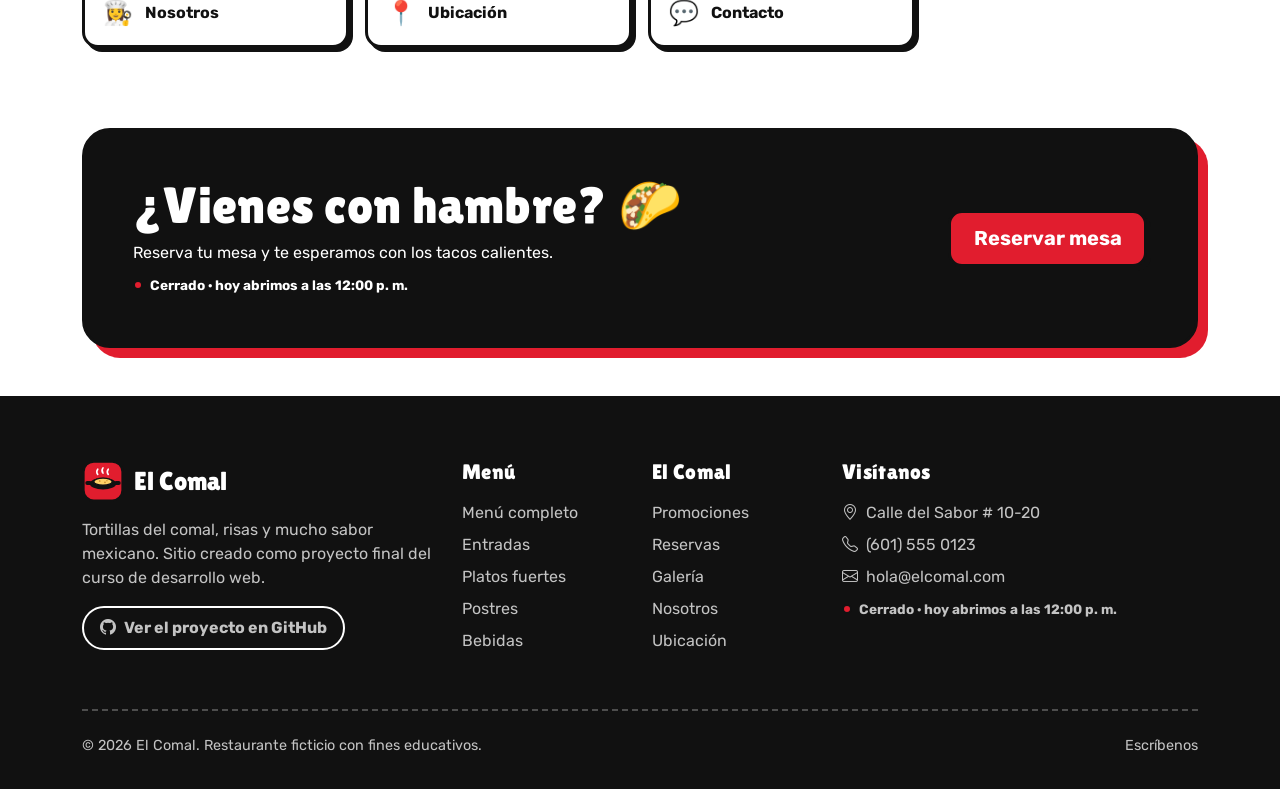
==== commit a1e5c3b7: "Agrega enlace del repositorio de GitHub" ====
--- a/index.html
+++ b/index.html
@@ -3,7 +3,7 @@
 =========================================================================
   EL COMAL - Página de inicio (index.html)
   Proyecto final del curso de desarrollo web
-  Repositorio en GitHub: https://github.com/TU_USUARIO/TU_REPOSITORIO
+  Repositorio en GitHub: https://github.com/Jake-1-1/7.1-wade-1000.git
 
   -----------------------------------------------------------------------
 =========================================================================
